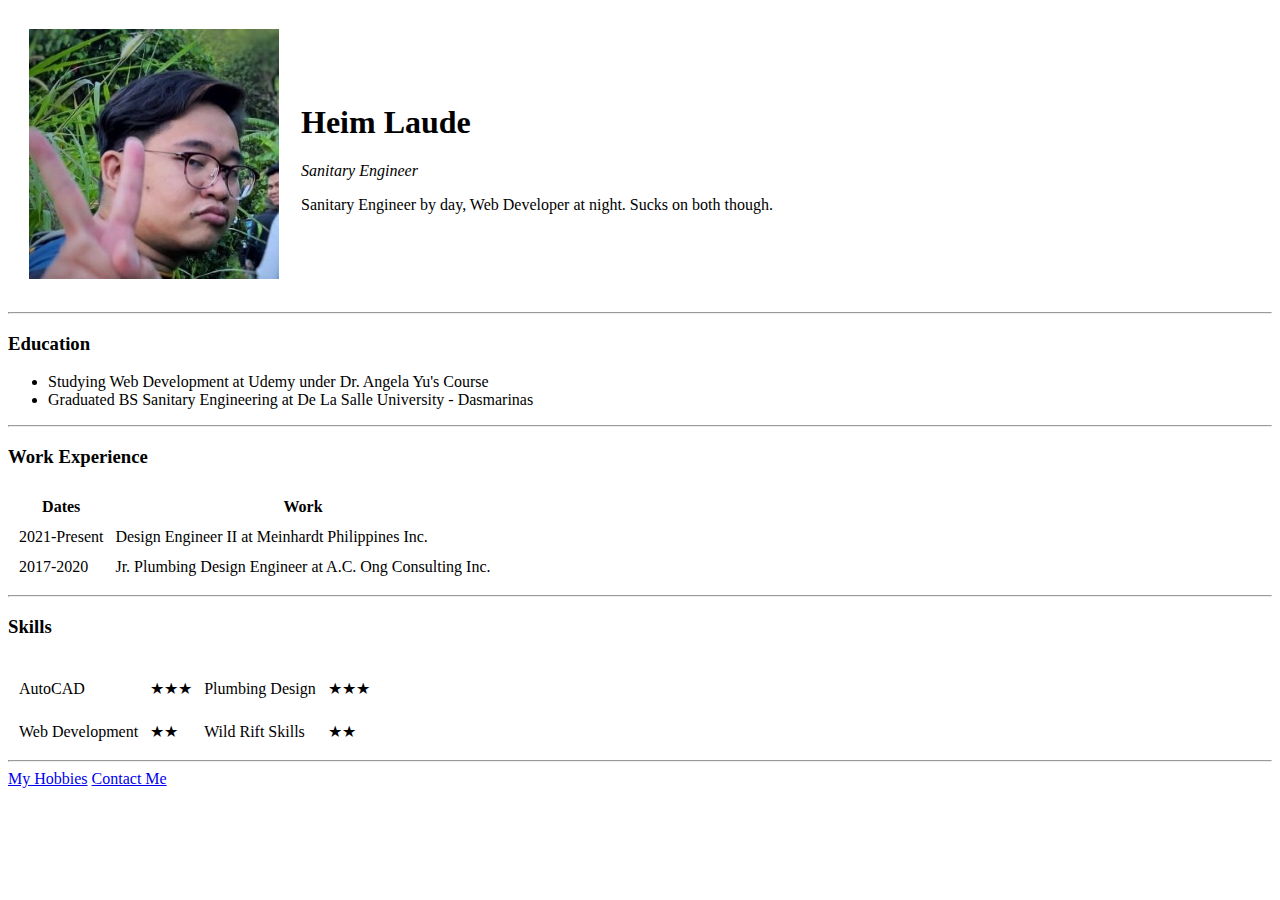
==== index.html @ 28f56ea9 "uploaded initial CV files" ====
<!DOCTYPE html>
<html lang="en" dir="ltr">
  <head>
    <meta charset="utf-8">
    <title>Heim's Personal Site</title>
  </head>
  <body>
    <table cellspacing="20">
      <td><img src="images/pagepic.jpg" alt="heim's profile pic"></td>
      <td><h1>Heim Laude</h1>
      <p><em>Sanitary Engineer</em></p>
      <p>Sanitary Engineer by day, Web Developer at night. Sucks on both though.</p></td>
    </table>

    <hr>
    <h3>Education</h3>
    <ul>
      <li>Studying Web Development at Udemy under Dr. Angela Yu's Course</li>
      <li>Graduated BS Sanitary Engineering at De La Salle University - Dasmarinas</li>
    </ul>
    <hr>
    <h3>Work Experience</h3>
    <table cellspacing="10">
      <thead>
        <th>Dates</th>
        <th>Work</th>
      </thead>
      <tr>
        <td>2021-Present</td>
        <td>Design Engineer II at Meinhardt Philippines Inc.</td>
      </tr>
      <tr>
        <td>2017-2020</td>
        <td>Jr. Plumbing Design Engineer at A.C. Ong Consulting Inc.</td>
      </tr>
    </table>
    <hr />
    <h3>Skills</h3>
    <table cellspacing="10">
      <tr>
        <td>
          <tr>
            <td>AutoCAD</td>
            <td>★★★</td>
            <td>Plumbing Design</td>
            <td>★★★</td>
          </tr>
        </td>
        <td>
          <tr>
            <td>Web Development</td>
            <td>★★</td>
            <td>Wild Rift Skills</td>
            <td>★★</td>
          </tr>
        </td>
      </tr>
    </table>

    <hr>
    <a href="hobbies.html">My Hobbies</a>
    <a href="contact.html">Contact Me</a>

  </body>
</html>
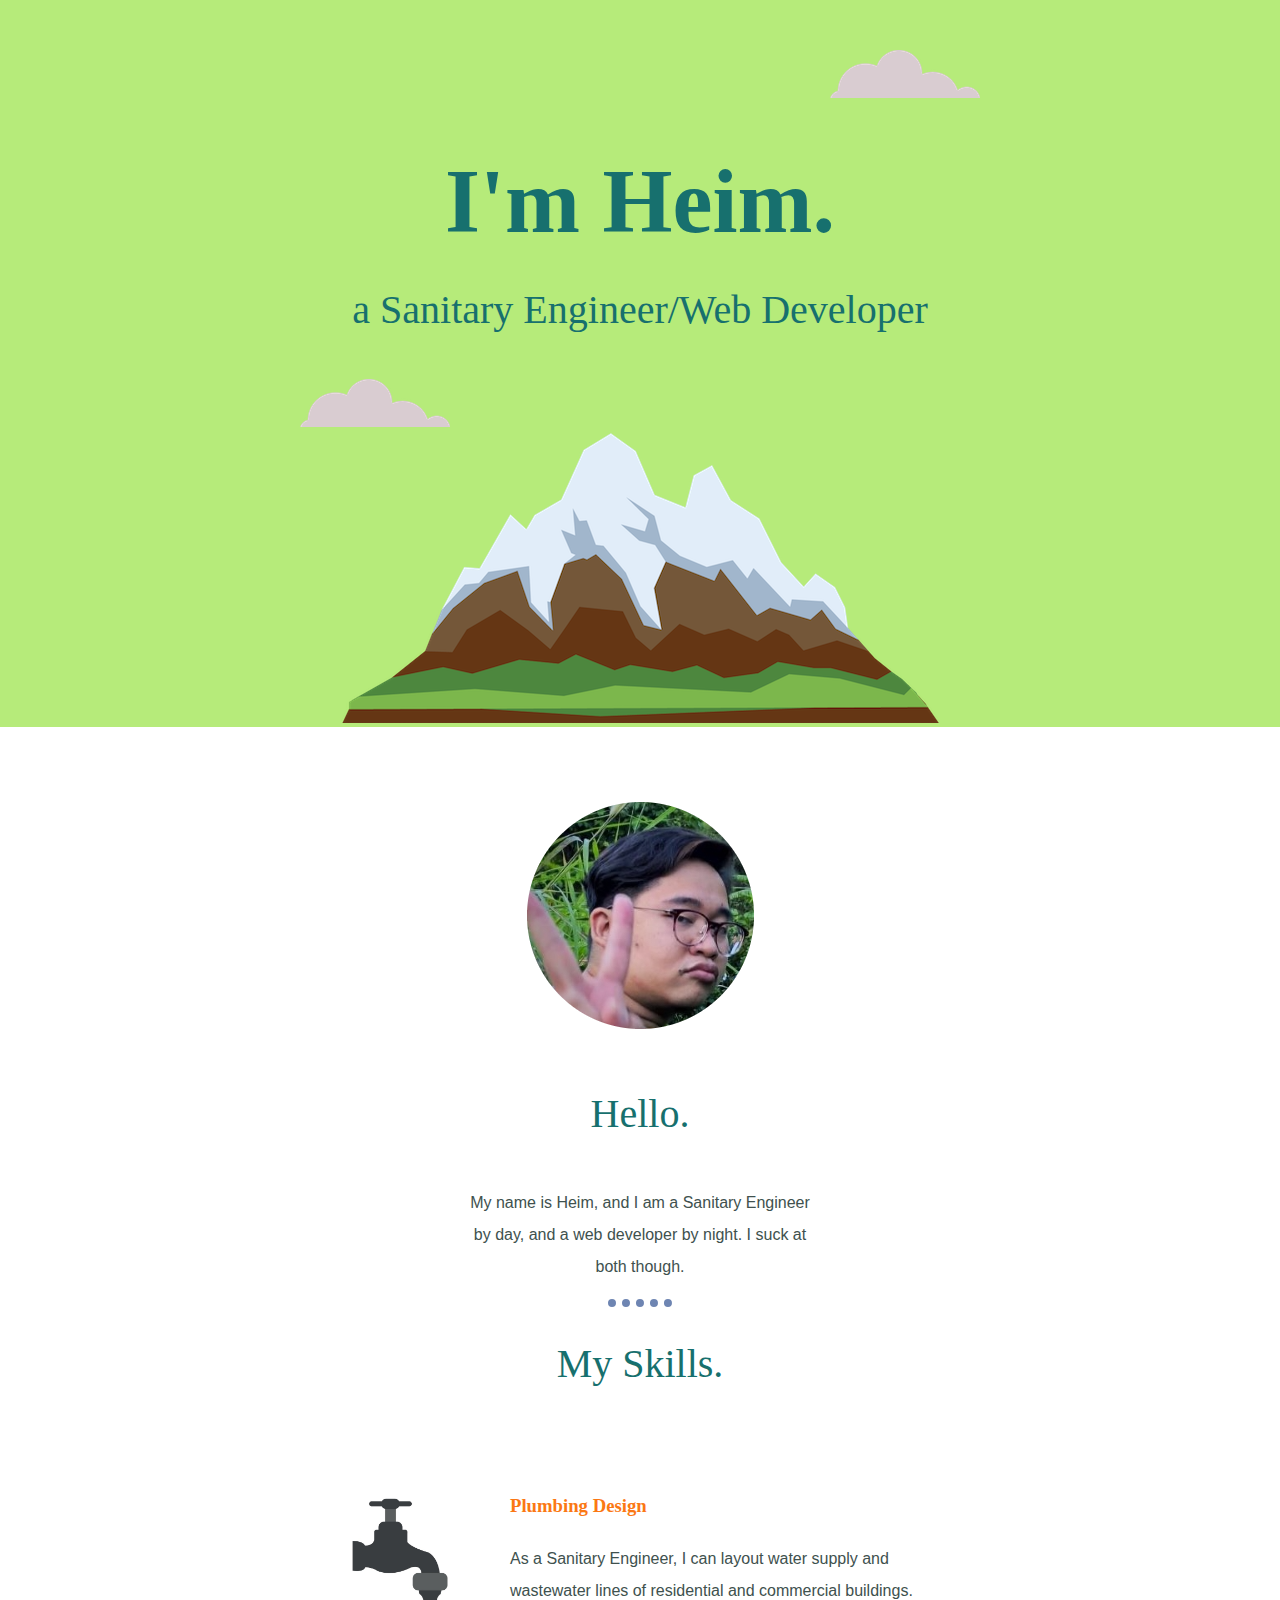
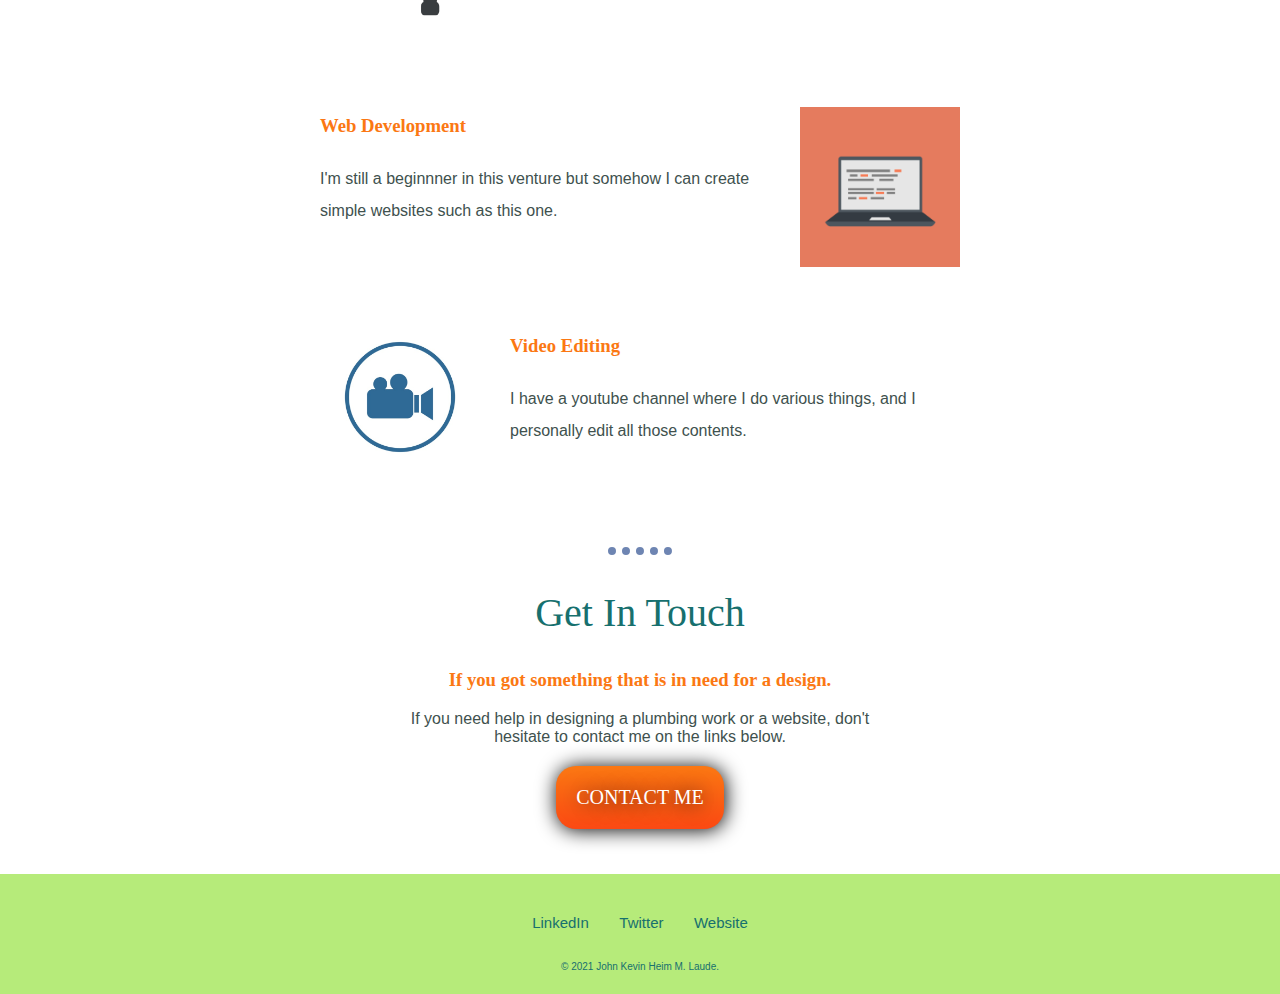
==== commit 70c58496: "update of contents" ====
--- a/index.html
+++ b/index.html
@@ -2,64 +2,63 @@
 <html lang="en" dir="ltr">
   <head>
     <meta charset="utf-8">
-    <title>Heim's Personal Site</title>
+    <title>Heim Laude</title>
+    <link rel="stylesheet" href="css/styles.css">
+    <link rel="icon" href="images/favicon.ico">
+    <link href="https://fonts.googleapis.com/css2?family=Permanent+Marker&family=Righteous&family=Source+Code+Pro:wght@200&display=swap" rel="stylesheet">
   </head>
+
   <body>
-    <table cellspacing="20">
-      <td><img src="images/pagepic.jpg" alt="heim's profile pic"></td>
-      <td><h1>Heim Laude</h1>
-      <p><em>Sanitary Engineer</em></p>
-      <p>Sanitary Engineer by day, Web Developer at night. Sucks on both though.</p></td>
-    </table>
+    <div class="topContainer">
+      <img class="topCloud" src="images/cloud.png" alt="cloud-png">
+      <h1>I'm Heim.</h1>
+      <h2>a Sanitary Engineer/Web Developer</h2>
+      <img class="botCloud" src="images/cloud.png" alt="cloud-png">
+      <img class="mountain" src="images/mountain.png" alt="mountain-png">
+    </div>
 
-    <hr>
-    <h3>Education</h3>
-    <ul>
-      <li>Studying Web Development at Udemy under Dr. Angela Yu's Course</li>
-      <li>Graduated BS Sanitary Engineering at De La Salle University - Dasmarinas</li>
-    </ul>
-    <hr>
-    <h3>Work Experience</h3>
-    <table cellspacing="10">
-      <thead>
-        <th>Dates</th>
-        <th>Work</th>
-      </thead>
-      <tr>
-        <td>2021-Present</td>
-        <td>Design Engineer II at Meinhardt Philippines Inc.</td>
-      </tr>
-      <tr>
-        <td>2017-2020</td>
-        <td>Jr. Plumbing Design Engineer at A.C. Ong Consulting Inc.</td>
-      </tr>
-    </table>
-    <hr />
-    <h3>Skills</h3>
-    <table cellspacing="10">
-      <tr>
-        <td>
-          <tr>
-            <td>AutoCAD</td>
-            <td>★★★</td>
-            <td>Plumbing Design</td>
-            <td>★★★</td>
-          </tr>
-        </td>
-        <td>
-          <tr>
-            <td>Web Development</td>
-            <td>★★</td>
-            <td>Wild Rift Skills</td>
-            <td>★★</td>
-          </tr>
-        </td>
-      </tr>
-    </table>
+    <div class="midContainer">
+      <div class="profile">
+        <img src="images/pagepic.png" alt="heim-pic">
+        <h2>Hello.</h2>
+        <p>My name is Heim, and I am a Sanitary Engineer by day, and a web developer by night. I suck at both though.</p>
+      </div>
+      <hr>
+      <div class="skills">
+        <h2>My Skills.</h2>
+        <div class="skill-row">
+          <img class="faucet-img" src="images/faucet.jpg" alt="faucet">
+          <h3>Plumbing Design</h3>
+          <p>As a Sanitary Engineer, I can layout water supply and wastewater lines of residential and commercial buildings.</p>
+        </div>
+        <div class="skill-row">
+          <img class="web-img" src="images/computer.png" alt="computer">
+          <h3>Web Development</h3>
+          <p>I'm still a beginnner in this venture but somehow I can create simple websites such as this one.</p>
+        </div>
+        <div class="skill-row">
+          <img class="video-img" src="images/camera.jpg" alt="camera">
+          <h3>Video Editing</h3>
+          <p>I have a youtube channel where I do various things, and I personally edit all those contents.</p>
+        </div>
+      </div>
+      <hr>
+      <div class="contact-me">
+        <h2>Get In Touch</h2>
+        <h3>If you got something that is in need for a design.</h3>
+        <p>If you need help in designing a plumbing work or a website, don't hesitate to contact me on the links below.</p>
+        <a class="btn" href="mailto:heimlaude@yahoo.com.ph">CONTACT ME</a>
+      </div>
+    </div>
 
-    <hr>
-    <a href="hobbies.html">My Hobbies</a>
-    <a href="contact.html">Contact Me</a>
+
+    <div class="botContainer">
+      <a class="footer-link" href="https://www.linkedin.com/">LinkedIn</a>
+      <a class="footer-link" href="https://twitter.com/">Twitter</a>
+      <a class="footer-link" href="https://www.appbrewery.co/">Website</a>
+      <p>© 2021 John Kevin Heim M. Laude.</p>
+    </div>
+
 
   </body>
 </html>
--- a/css/styles.css
+++ b/css/styles.css
@@ -0,0 +1,156 @@
+body{
+  color: #40514E;
+  margin: 0;
+  text-align: center;
+  font-family: 'Abel', sans-serif;
+}
+
+h1{
+  font-size: 5.625rem;
+  color: #17706E;
+  margin: 50px auto 0 auto;
+  font-family: 'Century Gothic';
+}
+
+h2{
+  font-size: 2.5rem;
+  font-weight: normal;
+  color: #17706E;
+  font-family: 'Century Gothic';
+}
+
+h3{
+  color: #FB7813;
+  font-family: 'Century Gothic';
+}
+
+a{
+  color: #FB7813;
+}
+
+.topContainer{
+  background-color: #B6EB7A;
+  position: relative;
+  padding-top: 100px;
+}
+
+.profile{
+  width: 350px;
+  margin: auto;
+  line-height: 2;
+}
+
+.midContainer{
+  padding-top: 75px;
+  padding-bottom: 25px;
+}
+
+.botContainer{
+  background-color: #B6EB7A;
+  color: #17706E;
+  height: 80px;
+  padding-top: 40px;
+  margin: 20px auto 0 auto;
+}
+
+.botContainer a{
+  font-family: 'Abel', sans-serif;
+  font-size: 15px;
+  color: #17706E;
+  padding: 13px;
+  text-decoration: none;
+}
+
+.botContainer p{
+  font-size: 10px;
+  line-height: 50px;
+}
+
+.topCloud{
+  position: absolute;
+  right: 300px;
+  top: 50px;
+}
+
+.botCloud{
+  position: absolute;
+  left: 300px;
+  bottom: 300px;
+}
+
+.skill-row{
+  width: 50%;
+  margin: 100px auto 100px auto;
+  text-align: left;
+  line-height: 2;
+}
+
+.faucet-img{
+  width: 25%;
+  float: left;
+  margin-right: 30px;
+}
+
+.web-img{
+  width: 25%;
+  float: right;
+  margin-left: 30px;
+}
+
+.video-img{
+  width: 25%;
+  float: left;
+  margin-right: 30px;
+}
+
+hr{
+  border-style: dotted none none;
+  border-color: #6E85B2;
+  border-width: 8px;
+  width: 5%;
+}
+
+.contact-me p{
+  padding-bottom: 20px;
+  width: 500px;
+  margin: auto;
+}
+
+.btn {
+   background: #FB7813;
+   background-image: -webkit-linear-gradient(top, #FB7813, #FB4913);
+   background-image: -moz-linear-gradient(top, #FB7813, #FB4913);
+   background-image: -ms-linear-gradient(top, #FB7813, #FB4913);
+   background-image: -o-linear-gradient(top, #FB7813, #FB4913);
+   background-image: -webkit-gradient(to bottom, #FB7813, #FB4913);
+   -webkit-border-radius: 20px;
+   -moz-border-radius: 20px;
+   border-radius: 20px;
+   color: #FFFFFF;
+   font-family: Tahoma;
+   font-size: 20px;
+   font-weight: 100;
+   padding: 20px;
+   -webkit-box-shadow: 1px 1px 20px 0 #000000;
+   -moz-box-shadow: 1px 1px 20px 0 #000000;
+   box-shadow: 1px 1px 20px 0 #000000;
+   text-shadow: 1px 1px 20px #000000;
+   text-decoration: none;
+   display: inline-block;
+   cursor: pointer;
+   text-align: center;
+}
+
+.btn:hover {
+   border: solid #337FED 1px;
+   background: #1E62D0;
+   background-image: -webkit-linear-gradient(top, #1E62D0, #3D94F6);
+   background-image: -moz-linear-gradient(top, #1E62D0, #3D94F6);
+   background-image: -ms-linear-gradient(top, #1E62D0, #3D94F6);
+   background-image: -o-linear-gradient(top, #1E62D0, #3D94F6);
+   background-image: -webkit-gradient(to bottom, #1E62D0, #3D94F6);
+   -webkit-border-radius: 20px;
+   -moz-border-radius: 20px;
+   border-radius: 20px;
+   text-decoration: none;
+}
